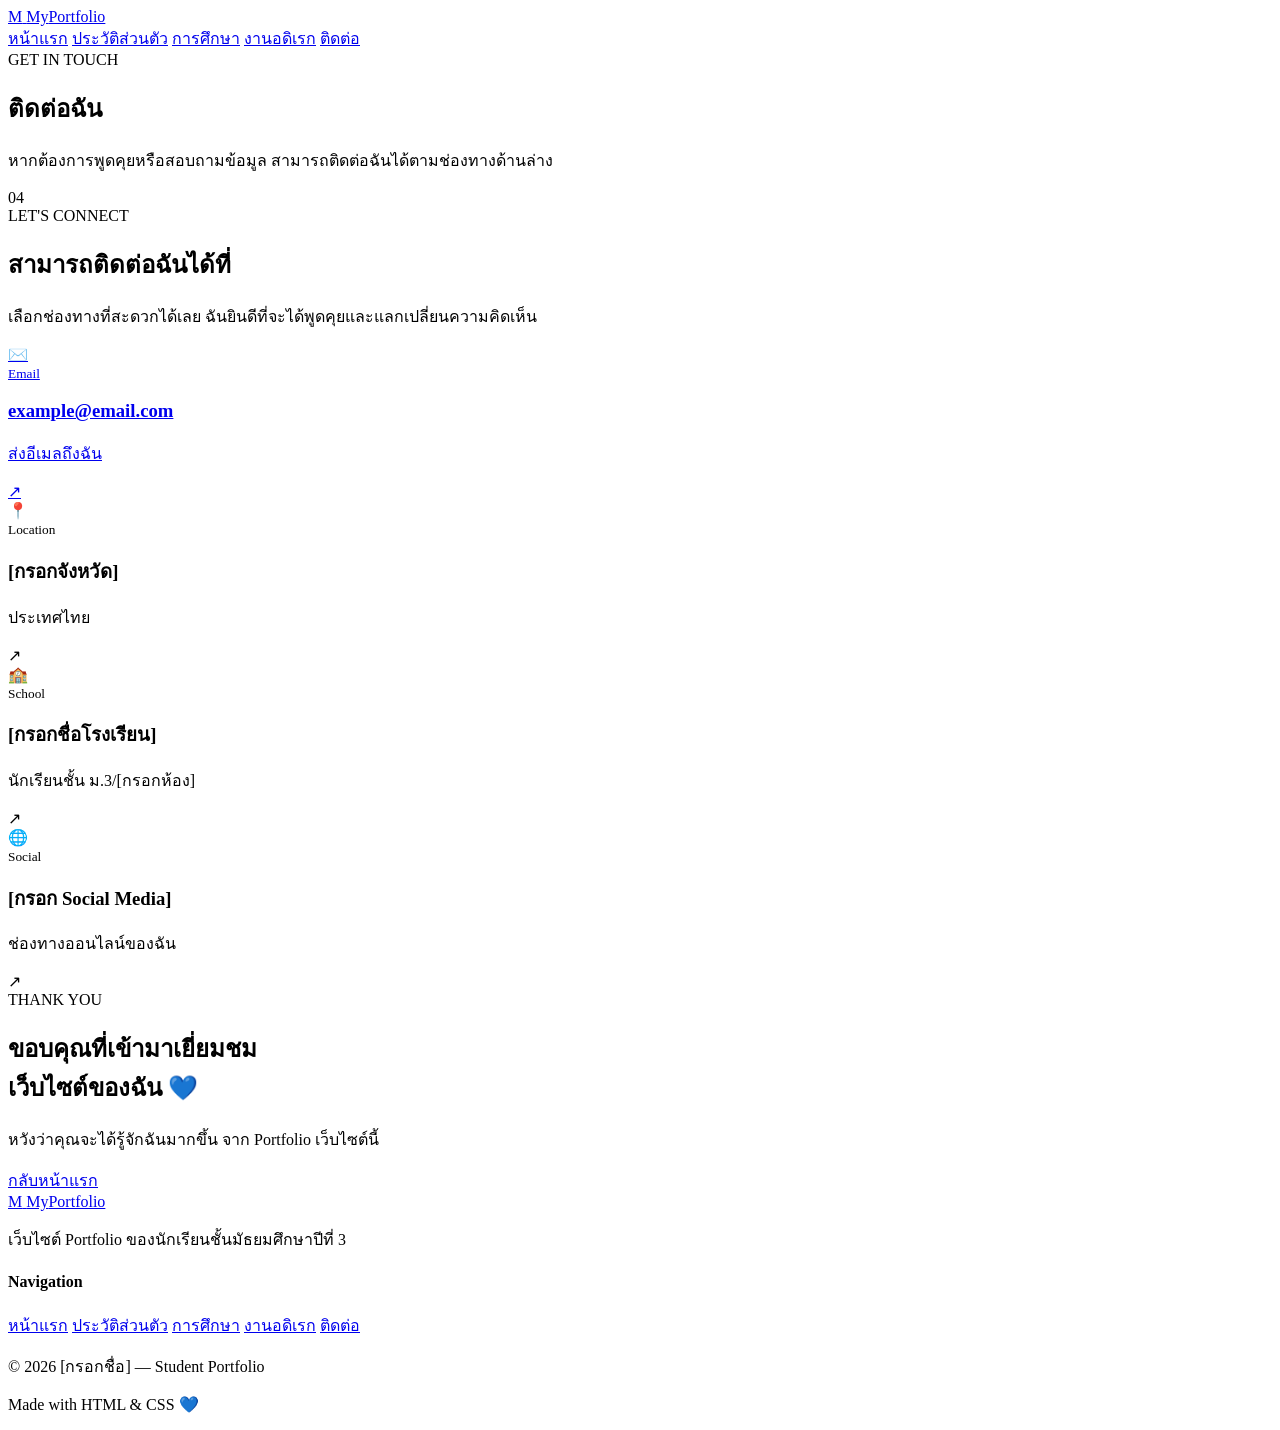
==== contact.html @ f62870b2 "Create contact.html" ====
<!DOCTYPE html>
<html lang="th">
<head>
    <meta charset="UTF-8">
    <meta name="viewport" content="width=device-width, initial-scale=1.0">
    <meta name="description" content="ข้อมูลติดต่อของนักเรียน">
    <title>My Portfolio | ติดต่อ</title>

    <link rel="preconnect" href="https://fonts.googleapis.com">
    <link rel="preconnect" href="https://fonts.gstatic.com" crossorigin>
    <link href="https://fonts.googleapis.com/css2?family=Kanit:wght@300;400;500;600;700&family=Prompt:wght@300;400;500;600&display=swap" rel="stylesheet">

    <link rel="stylesheet" href="style.css">
</head>

<body>

    <header class="site-header">
        <nav class="navbar container">

            <a href="index.html" class="logo">
                <span class="logo-mark">M</span>
                <span>My<span>Portfolio</span></span>
            </a>

            <div class="nav-links">
                <a href="index.html">หน้าแรก</a>
                <a href="profile.html">ประวัติส่วนตัว</a>
                <a href="education.html">การศึกษา</a>
                <a href="hobby.html">งานอดิเรก</a>
                <a href="contact.html" class="active">ติดต่อ</a>
            </div>

        </nav>
    </header>


    <main>

        <section class="page-hero contact-hero">

            <div class="container page-hero-content">

                <div>
                    <span class="section-label">GET IN TOUCH</span>
                    <h1>ติดต่อ<span>ฉัน</span></h1>
                    <p>
                        หากต้องการพูดคุยหรือสอบถามข้อมูล
                        สามารถติดต่อฉันได้ตามช่องทางด้านล่าง
                    </p>
                </div>

                <div class="page-number">04</div>

            </div>

        </section>


        <section class="contact-section section-padding">

            <div class="container">

                <div class="contact-intro">

                    <span class="section-label">LET'S CONNECT</span>

                    <h2>
                        สามารถ<span>ติดต่อฉัน</span>ได้ที่
                    </h2>

                    <p>
                        เลือกช่องทางที่สะดวกได้เลย
                        ฉันยินดีที่จะได้พูดคุยและแลกเปลี่ยนความคิดเห็น
                    </p>

                </div>


                <div class="contact-grid">

                    <a href="mailto:example@email.com" class="contact-card">

                        <div class="contact-icon email-icon">✉️</div>

                        <div class="contact-card-content">
                            <small>Email</small>
                            <h3>example@email.com</h3>
                            <p>ส่งอีเมลถึงฉัน</p>
                        </div>

                        <span class="contact-arrow">↗</span>

                    </a>


                    <div class="contact-card">

                        <div class="contact-icon location-icon">📍</div>

                        <div class="contact-card-content">
                            <small>Location</small>
                            <h3>[กรอกจังหวัด]</h3>
                            <p>ประเทศไทย</p>
                        </div>

                        <span class="contact-arrow">↗</span>

                    </div>


                    <div class="contact-card">

                        <div class="contact-icon school-icon">🏫</div>

                        <div class="contact-card-content">
                            <small>School</small>
                            <h3>[กรอกชื่อโรงเรียน]</h3>
                            <p>นักเรียนชั้น ม.3/[กรอกห้อง]</p>
                        </div>

                        <span class="contact-arrow">↗</span>

                    </div>


                    <div class="contact-card">

                        <div class="contact-icon social-icon">🌐</div>

                        <div class="contact-card-content">
                            <small>Social</small>
                            <h3>[กรอก Social Media]</h3>
                            <p>ช่องทางออนไลน์ของฉัน</p>
                        </div>

                        <span class="contact-arrow">↗</span>

                    </div>

                </div>

            </div>

        </section>


        <section class="contact-cta section-padding">

            <div class="container">

                <div class="contact-cta-box">

                    <div class="contact-cta-decoration"></div>

                    <div class="contact-cta-content">

                        <span class="section-label light-label">
                            THANK YOU
                        </span>

                        <h2>
                            ขอบคุณที่เข้ามาเยี่ยมชม
                            <br>
                            เว็บไซต์ของฉัน 💙
                        </h2>

                        <p>
                            หวังว่าคุณจะได้รู้จักฉันมากขึ้น
                            จาก Portfolio เว็บไซต์นี้
                        </p>

                        <a href="index.html" class="btn btn-white">
                            กลับหน้าแรก
                        </a>

                    </div>

                </div>

            </div>

        </section>

    </main>


    <footer class="site-footer">

        <div class="container footer-content">

            <div class="footer-brand">
                <a href="index.html" class="logo footer-logo">
                    <span class="logo-mark">M</span>
                    <span>My<span>Portfolio</span></span>
                </a>
                <p>เว็บไซต์ Portfolio ของนักเรียนชั้นมัธยมศึกษาปีที่ 3</p>
            </div>

            <div class="footer-links">
                <h4>Navigation</h4>
                <a href="index.html">หน้าแรก</a>
                <a href="profile.html">ประวัติส่วนตัว</a>
                <a href="education.html">การศึกษา</a>
                <a href="hobby.html">งานอดิเรก</a>
                <a href="contact.html">ติดต่อ</a>
            </div>

        </div>

        <div class="container footer-bottom">
            <p>© 2026 [กรอกชื่อ] — Student Portfolio</p>
            <p>Made with HTML & CSS 💙</p>
        </div>

    </footer>

</body>
</html>
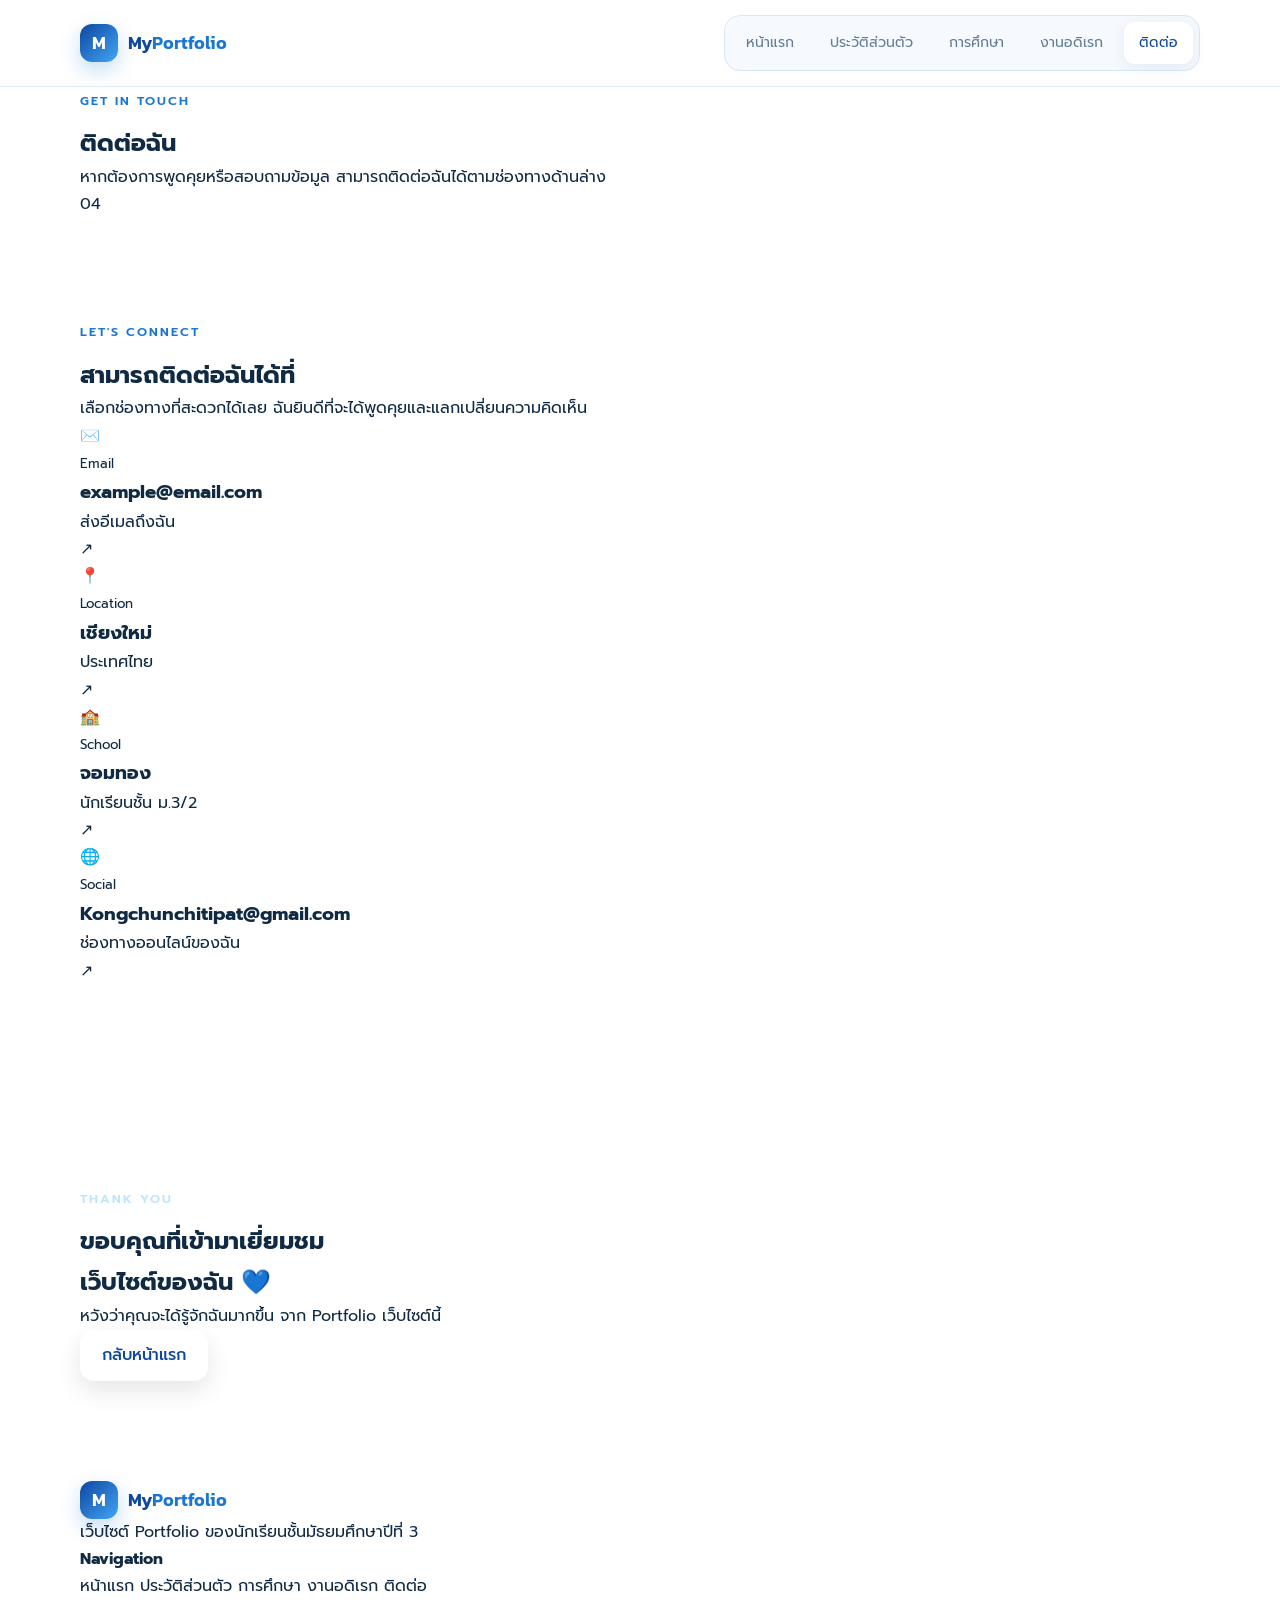
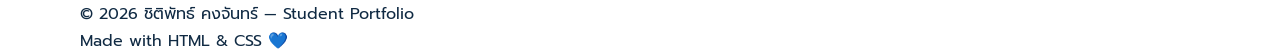
==== commit 354359d5: "Update contact.html" ====
--- a/contact.html
+++ b/contact.html
@@ -100,7 +100,7 @@
 
                         <div class="contact-card-content">
                             <small>Location</small>
-                            <h3>[กรอกจังหวัด]</h3>
+                            <h3>เชียงใหม่</h3>
                             <p>ประเทศไทย</p>
                         </div>
 
@@ -115,8 +115,8 @@
 
                         <div class="contact-card-content">
                             <small>School</small>
-                            <h3>[กรอกชื่อโรงเรียน]</h3>
-                            <p>นักเรียนชั้น ม.3/[กรอกห้อง]</p>
+                            <h3>จอมทอง</h3>
+                            <p>นักเรียนชั้น ม.3/2</p>
                         </div>
 
                         <span class="contact-arrow">↗</span>
@@ -130,7 +130,7 @@
 
                         <div class="contact-card-content">
                             <small>Social</small>
-                            <h3>[กรอก Social Media]</h3>
+                            <h3>Kongchunchitipat@gmail.com</h3>
                             <p>ช่องทางออนไลน์ของฉัน</p>
                         </div>
 
@@ -209,7 +209,7 @@
         </div>
 
         <div class="container footer-bottom">
-            <p>© 2026 [กรอกชื่อ] — Student Portfolio</p>
+            <p>© 2026 ชิติพัทธ์ คงจันทร์ — Student Portfolio</p>
             <p>Made with HTML & CSS 💙</p>
         </div>
 
--- a/style.css
+++ b/style.css
@@ -0,0 +1,623 @@
+/* =========================================================
+   MY PORTFOLIO
+   Modern Student Portfolio
+   HTML5 + CSS3
+========================================================= */
+
+
+/* =========================================================
+   1. VARIABLES
+========================================================= */
+
+:root {
+    --primary-dark: #0D47A1;
+    --primary: #1976D2;
+    --primary-light: #42A5F5;
+    --sky: #90CAF9;
+    --light-blue: #E3F2FD;
+
+    --white: #FFFFFF;
+    --bg: #F7FAFE;
+    --text: #102A43;
+    --text-light: #627D98;
+    --border: #D9E7F5;
+
+    --purple: #7E57C2;
+    --cyan: #00ACC1;
+    --green: #43A047;
+    --orange: #FB8C00;
+    --pink: #EC407A;
+
+    --shadow-sm: 0 8px 24px rgba(13, 71, 161, 0.08);
+    --shadow-md: 0 16px 40px rgba(13, 71, 161, 0.12);
+    --shadow-lg: 0 25px 60px rgba(13, 71, 161, 0.18);
+
+    --radius-sm: 12px;
+    --radius-md: 20px;
+    --radius-lg: 30px;
+
+    --transition: 0.3s ease;
+}
+
+
+/* =========================================================
+   2. RESET
+========================================================= */
+
+* {
+    margin: 0;
+    padding: 0;
+    box-sizing: border-box;
+}
+
+html {
+    scroll-behavior: smooth;
+}
+
+body {
+    font-family: "Prompt", sans-serif;
+    color: var(--text);
+    background: var(--white);
+    line-height: 1.7;
+    overflow-x: hidden;
+}
+
+img {
+    max-width: 100%;
+    display: block;
+}
+
+a {
+    text-decoration: none;
+    color: inherit;
+}
+
+button,
+a {
+    -webkit-tap-highlight-color: transparent;
+}
+
+
+/* =========================================================
+   3. GENERAL
+========================================================= */
+
+.container {
+    width: min(1120px, calc(100% - 40px));
+    margin: 0 auto;
+}
+
+.section-padding {
+    padding: 100px 0;
+}
+
+.light-bg {
+    background: var(--bg);
+}
+
+.section-heading {
+    margin-bottom: 50px;
+}
+
+.section-heading.centered {
+    text-align: center;
+    max-width: 700px;
+    margin-left: auto;
+    margin-right: auto;
+}
+
+.section-label {
+    display: inline-block;
+    color: var(--primary);
+    font-size: 0.78rem;
+    font-weight: 600;
+    letter-spacing: 2px;
+    margin-bottom: 12px;
+}
+
+.light-label {
+    color: #BDE3FF;
+}
+
+.section-heading h2,
+.about-section h2,
+.favorite-content h2 {
+    font-family: "Kanit", sans-serif;
+    font-size: clamp(2rem, 4vw, 3rem);
+    line-height: 1.25;
+    color: var(--primary-dark);
+}
+
+.section-heading h2 span,
+.about-section h2 span,
+.favorite-content h2 span {
+    color: var(--primary);
+}
+
+.section-heading p {
+    color: var(--text-light);
+    margin-top: 15px;
+}
+
+
+/* =========================================================
+   4. NAVIGATION
+========================================================= */
+
+.site-header {
+    position: sticky;
+    top: 0;
+    z-index: 1000;
+    padding: 14px 0;
+    background: rgba(255, 255, 255, 0.88);
+    backdrop-filter: blur(18px);
+    -webkit-backdrop-filter: blur(18px);
+    border-bottom: 1px solid rgba(217, 231, 245, 0.8);
+}
+
+.navbar {
+    min-height: 58px;
+    display: flex;
+    align-items: center;
+    justify-content: space-between;
+    gap: 30px;
+}
+
+.logo {
+    display: flex;
+    align-items: center;
+    gap: 10px;
+    font-family: "Kanit", sans-serif;
+    font-weight: 600;
+    font-size: 1.15rem;
+    color: var(--primary-dark);
+    white-space: nowrap;
+}
+
+.logo > span:last-child > span {
+    color: var(--primary);
+}
+
+.logo-mark {
+    width: 38px;
+    height: 38px;
+    border-radius: 12px;
+    display: grid;
+    place-items: center;
+    color: var(--white);
+    background: linear-gradient(135deg, var(--primary-dark), var(--primary-light));
+    box-shadow: 0 8px 20px rgba(25, 118, 210, 0.25);
+}
+
+.nav-links {
+    display: flex;
+    align-items: center;
+    gap: 6px;
+    padding: 6px;
+    background: rgba(245, 249, 253, 0.9);
+    border: 1px solid var(--border);
+    border-radius: 16px;
+}
+
+.nav-links a {
+    padding: 9px 15px;
+    border-radius: 11px;
+    color: var(--text-light);
+    font-size: 0.88rem;
+    transition: var(--transition);
+}
+
+.nav-links a:hover,
+.nav-links a.active {
+    color: var(--primary-dark);
+    background: var(--white);
+    box-shadow: 0 4px 15px rgba(13, 71, 161, 0.08);
+}
+
+
+/* =========================================================
+   5. BUTTONS
+========================================================= */
+
+.btn {
+    min-height: 50px;
+    padding: 12px 22px;
+    display: inline-flex;
+    align-items: center;
+    justify-content: center;
+    gap: 10px;
+    border-radius: 14px;
+    font-family: "Prompt", sans-serif;
+    font-weight: 500;
+    transition: var(--transition);
+    cursor: pointer;
+}
+
+.btn-primary {
+    color: var(--white);
+    background: linear-gradient(135deg, var(--primary-dark), var(--primary));
+    box-shadow: 0 12px 25px rgba(25, 118, 210, 0.22);
+}
+
+.btn-primary:hover {
+    transform: translateY(-3px);
+    box-shadow: 0 17px 30px rgba(25, 118, 210, 0.3);
+}
+
+.btn-outline {
+    color: var(--primary-dark);
+    border: 1px solid var(--border);
+    background: var(--white);
+}
+
+.btn-outline:hover {
+    color: var(--white);
+    border-color: var(--primary);
+    background: var(--primary);
+    transform: translateY(-3px);
+}
+
+.btn-white {
+    color: var(--primary-dark);
+    background: var(--white);
+    box-shadow: 0 10px 25px rgba(0, 0, 0, 0.1);
+}
+
+.btn-white:hover {
+    transform: translateY(-3px);
+    box-shadow: 0 15px 30px rgba(0, 0, 0, 0.15);
+}
+
+
+/* =========================================================
+   6. HERO
+========================================================= */
+
+.hero {
+    min-height: calc(100vh - 86px);
+    position: relative;
+    display: flex;
+    align-items: center;
+    overflow: hidden;
+    background:
+        radial-gradient(circle at 10% 20%, rgba(144, 202, 249, 0.25), transparent 30%),
+        radial-gradient(circle at 90% 80%, rgba(66, 165, 245, 0.12), transparent 35%),
+        var(--white);
+}
+
+.hero-grid {
+    position: relative;
+    z-index: 2;
+    display: grid;
+    grid-template-columns: 1.05fr 0.95fr;
+    align-items: center;
+    gap: 70px;
+    padding: 80px 0;
+}
+
+.eyebrow {
+    width: fit-content;
+    display: flex;
+    align-items: center;
+    gap: 9px;
+    padding: 7px 13px;
+    margin-bottom: 22px;
+    color: var(--primary);
+    background: var(--light-blue);
+    border: 1px solid #C7E4FA;
+    border-radius: 30px;
+    font-size: 0.8rem;
+    font-weight: 500;
+}
+
+.status-dot {
+    width: 8px;
+    height: 8px;
+    border-radius: 50%;
+    background: #43A047;
+    box-shadow: 0 0 0 5px rgba(67, 160, 71, 0.1);
+}
+
+.hero h1 {
+    font-family: "Kanit", sans-serif;
+    font-size: clamp(3rem, 6vw, 5.2rem);
+    line-height: 1.08;
+    color: var(--primary-dark);
+    letter-spacing: -1px;
+}
+
+.hero h1 span {
+    color: var(--primary);
+}
+
+.hero-description {
+    max-width: 590px;
+    margin: 25px 0 30px;
+    color: var(--text-light);
+    font-size: 1.05rem;
+}
+
+.hero-buttons {
+    display: flex;
+    flex-wrap: wrap;
+    gap: 12px;
+}
+
+.hero-highlights {
+    display: flex;
+    align-items: center;
+    gap: 22px;
+    margin-top: 50px;
+}
+
+.highlight {
+    display: flex;
+    flex-direction: column;
+}
+
+.highlight strong {
+    color: var(--primary-dark);
+    font-family: "Kanit", sans-serif;
+    font-size: 1rem;
+}
+
+.highlight span {
+    color: var(--text-light);
+    font-size: 0.72rem;
+}
+
+.highlight-line {
+    width: 1px;
+    height: 35px;
+    background: var(--border);
+}
+
+
+/* Hero image */
+
+.hero-visual {
+    position: relative;
+    display: flex;
+    justify-content: center;
+    min-height: 570px;
+    align-items: center;
+}
+
+.profile-frame {
+    width: min(390px, 80%);
+    height: 480px;
+    position: relative;
+    z-index: 3;
+    padding: 10px;
+    border-radius: 190px 190px 35px 35px;
+    background: linear-gradient(145deg, #FFFFFF, #E3F2FD);
+    box-shadow: var(--shadow-lg);
+    transform: rotate(2deg);
+}
+
+.hero-image {
+    width: 100%;
+    height: 100%;
+    object-fit: cover;
+    border-radius: 180px 180px 28px 28px;
+}
+
+.image-decoration {
+    position: absolute;
+    width: 100px;
+    height: 100px;
+    right: -30px;
+    top: -30px;
+    z-index: -1;
+    border-radius: 50%;
+    background: var(--sky);
+}
+
+.profile-orbit {
+    position: absolute;
+    border: 1px dashed #90CAF9;
+    border-radius: 50%;
+}
+
+.orbit-one {
+    width: 510px;
+    height: 510px;
+}
+
+.orbit-two {
+    width: 620px;
+    height: 620px;
+    border-color: rgba(144, 202, 249, 0.45);
+}
+
+.floating-card {
+    position: absolute;
+    z-index: 5;
+    display: flex;
+    align-items: center;
+    gap: 10px;
+    padding: 13px 17px;
+    border: 1px solid rgba(255, 255, 255, 0.8);
+    border-radius: 17px;
+    background: rgba(255, 255, 255, 0.9);
+    backdrop-filter: blur(15px);
+    box-shadow: var(--shadow-md);
+    transform: rotate(-2deg);
+}
+
+.floating-card strong,
+.floating-card small {
+    display: block;
+}
+
+.floating-card strong {
+    color: var(--primary-dark);
+    font-family: "Kanit", sans-serif;
+    font-size: 0.9rem;
+}
+
+.floating-card small {
+    color: var(--text-light);
+    font-size: 0.65rem;
+}
+
+.floating-icon {
+    width: 35px;
+    height: 35px;
+    display: grid;
+    place-items: center;
+    border-radius: 11px;
+    background: var(--light-blue);
+}
+
+.floating-card-top {
+    left: -60px;
+    top: 100px;
+}
+
+.floating-card-bottom {
+    right: -40px;
+    bottom: 95px;
+}
+
+.hero-decoration {
+    position: absolute;
+    border-radius: 50%;
+    filter: blur(1px);
+}
+
+.circle-one {
+    width: 22px;
+    height: 22px;
+    background: var(--primary-light);
+    left: 6%;
+    top: 25%;
+    box-shadow: 0 0 0 10px rgba(66, 165, 245, 0.08);
+}
+
+.circle-two {
+    width: 14px;
+    height: 14px;
+    background: var(--sky);
+    right: 8%;
+    top: 22%;
+}
+
+
+/* =========================================================
+   7. FEATURE SECTION
+========================================================= */
+
+.feature-grid {
+    display: grid;
+    grid-template-columns: repeat(3, 1fr);
+    gap: 20px;
+}
+
+.feature-card {
+    position: relative;
+    min-height: 285px;
+    padding: 30px;
+    overflow: hidden;
+    border: 1px solid var(--border);
+    border-radius: var(--radius-md);
+    background: var(--white);
+    box-shadow: var(--shadow-sm);
+    transition: var(--transition);
+}
+
+.feature-card:hover {
+    transform: translateY(-8px);
+    border-color: #B8D8F3;
+    box-shadow: var(--shadow-md);
+}
+
+.feature-number {
+    position: absolute;
+    right: 25px;
+    top: 20px;
+    color: #D9EAF8;
+    font-family: "Kanit", sans-serif;
+    font-size: 2.5rem;
+    font-weight: 700;
+}
+
+.feature-icon {
+    width: 58px;
+    height: 58px;
+    display: grid;
+    place-items: center;
+    margin-bottom: 25px;
+    border-radius: 17px;
+    font-size: 1.5rem;
+}
+
+.feature-icon.blue {
+    background: #E3F2FD;
+}
+
+.feature-icon.purple {
+    background: #F0EAFB;
+}
+
+.feature-icon.cyan {
+    background: #E0F7FA;
+}
+
+.feature-card h3 {
+    margin-bottom: 8px;
+    color: var(--primary-dark);
+    font-family: "Kanit", sans-serif;
+    font-size: 1.3rem;
+}
+
+.feature-card p {
+    color: var(--text-light);
+    font-size: 0.88rem;
+}
+
+.feature-link {
+    position: absolute;
+    bottom: 28px;
+    color: var(--primary);
+    font-size: 0.8rem;
+    font-weight: 500;
+}
+
+
+/* =========================================================
+   8. CTA
+========================================================= */
+
+.cta-section {
+    padding: 30px 0 100px;
+}
+
+.cta-box {
+    position: relative;
+    overflow: hidden;
+    display: flex;
+    align-items: center;
+    justify-content: space-between;
+    gap: 30px;
+    padding: 50px;
+    border-radius: var(--radius-lg);
+    color: var(--white);
+    background: linear-gradient(135deg, #0D47A1, #1976D2 55%, #42A5F5);
+    box-shadow: var(--shadow-lg);
+}
+
+.cta-box::after {
+    content: "";
+    position: absolute;
+    width: 250px;
+    height: 250px;
+    right: -70px;
+    bottom: -140px;
+    border: 40px solid rgba(255, 255, 255, 0.08);
+    border-radius: 50%;
+}
+
+.cta-box h2 {
+    position: relative;
+    z-index: 2;
